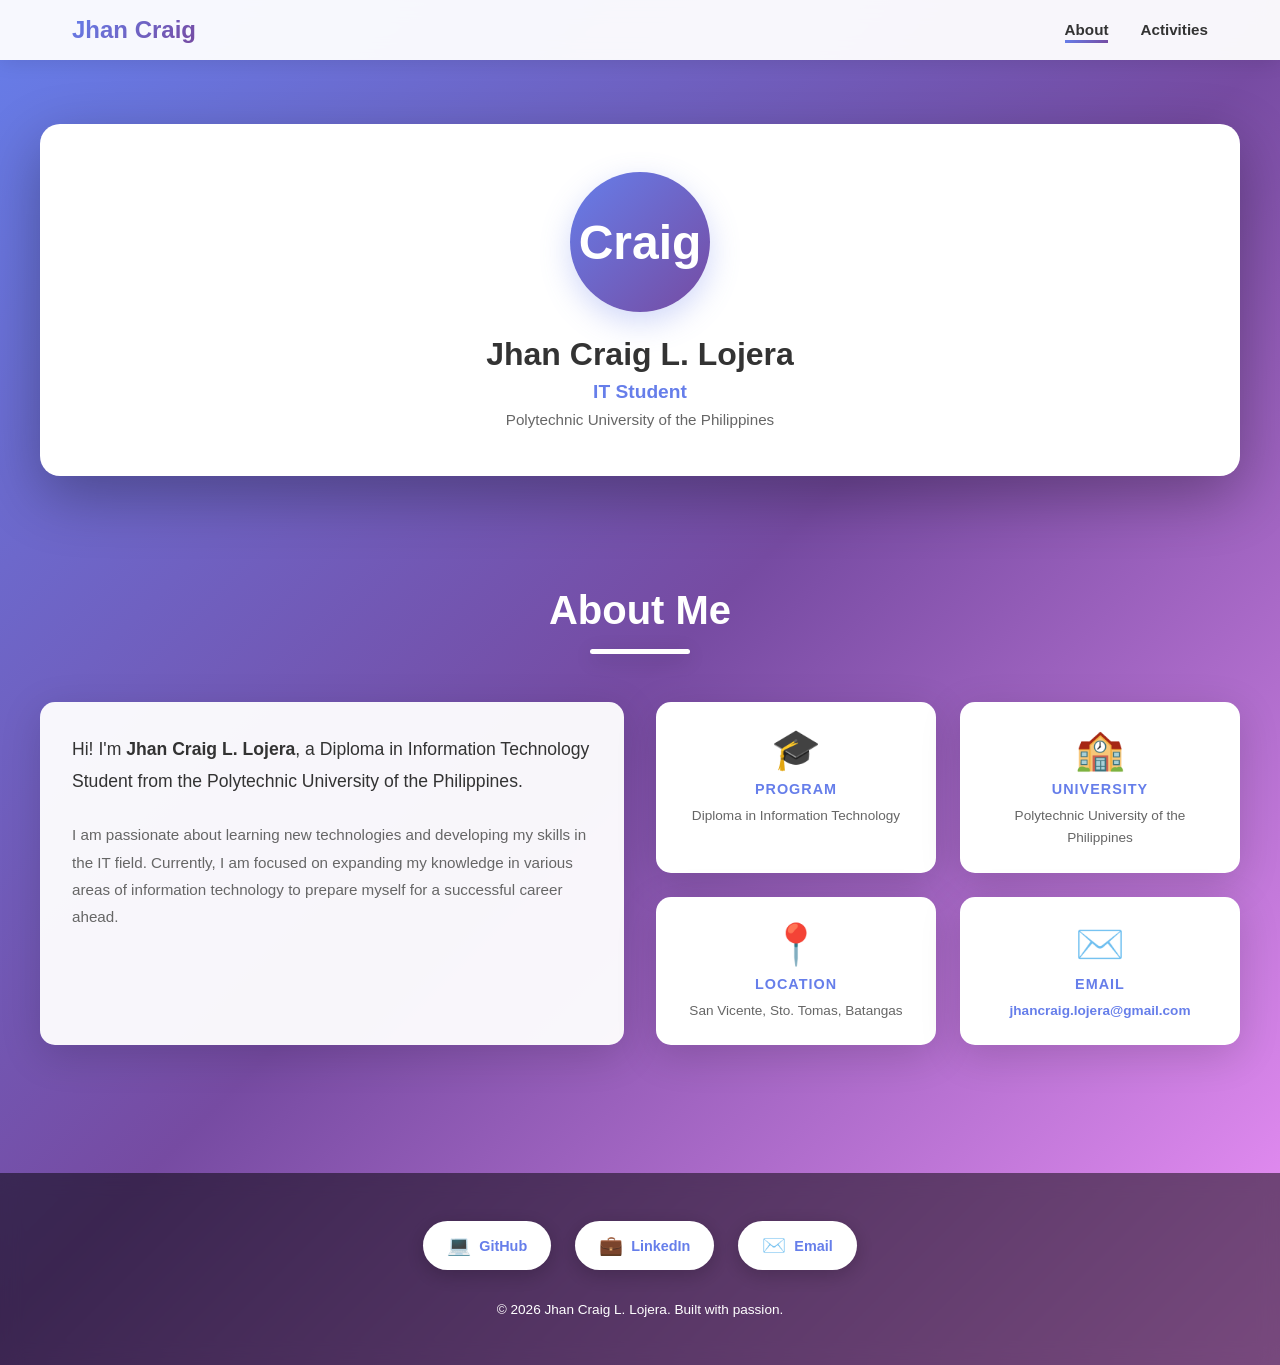
==== index.html @ 975c8632 "Update index.html to add an activity card linking to A02/index.html" ====
<!DOCTYPE html>
<html lang="en">
<head>
    <meta charset="UTF-8">
    <meta name="viewport" content="width=device-width, initial-scale=1.0">
    <title>JhnCraig</title>
    <link rel="stylesheet" href="styles.css">
</head>
<body>
    <!-- Navigation -->
    <nav class="navbar">
        <div class="nav-wrapper">
            <div class="nav-brand">Jhan Craig</div>
            <ul class="nav-menu">
                <li><a href="#" class="nav-link active" onclick="showSection('about')">About</a></li>
                <li><a href="#" class="nav-link" onclick="showSection('activities')">Activities</a></li>
            </ul>
        </div>
    </nav>

    <!-- Header Section -->
    <header class="header">
        <div class="header-container">
            <div class="profile-card">
                <div class="profile-image-wrapper">
                    <div class="profile-image">Craig</div>
                </div>
                <h1 class="profile-name">Jhan Craig L. Lojera</h1>
                <p class="profile-title">IT Student</p>
                <p class="profile-university">Polytechnic University of the Philippines</p>
            </div>
        </div>
    </header>

    <!-- Main Content -->
    <main class="main-content">
        <div class="container">
            <!-- About Section -->
            <section id="about" class="content-section active">
                <div class="section-title-wrapper">
                    <h2 class="section-title">About Me</h2>
                    <div class="title-decoration"></div>
                </div>

                <div class="about-grid">
                    <div class="about-main">
                        <p class="about-intro">
                            Hi! I'm <strong>Jhan Craig L. Lojera</strong>, a Diploma in Information Technology Student from the Polytechnic University of the Philippines.
                        </p>
                        <p class="about-description">
                            I am passionate about learning new technologies and developing my skills in the IT field. Currently, I am focused on expanding my knowledge in various areas of information technology to prepare myself for a successful career ahead.
                        </p>
                    </div>

                    <div class="stats-grid">
                        <div class="stat-card">
                            <div class="stat-icon">🎓</div>
                            <h3>Program</h3>
                            <p>Diploma in Information Technology</p>
                        </div>
                        <div class="stat-card">
                            <div class="stat-icon">🏫</div>
                            <h3>University</h3>
                            <p>Polytechnic University of the Philippines</p>
                        </div>
                        <div class="stat-card">
                            <div class="stat-icon">📍</div>
                            <h3>Location</h3>
                            <p>San Vicente, Sto. Tomas, Batangas</p>
                        </div>
                        <div class="stat-card">
                            <div class="stat-icon">✉️</div>
                            <h3>Email</h3>
                            <p><a href="mailto:jhancraig.lojera@gmail.com">jhancraig.lojera@gmail.com</a></p>
                        </div>
                    </div>
                </div>
            </section>

            <!-- Activities Section -->
            <section id="activities" class="content-section">
                <div class="section-title-wrapper">
                    <h2 class="section-title">Activities</h2>
                    <div class="title-decoration"></div>
                </div>

                <div class="activities-grid">
                    <a href="A02/index.html" class="activity-card">
                        <div class="activity-icon">📱</div>
                        <h3 class="activity-title">A02 - REDMAGIC 11 PRO</h3>
                        <p class="activity-description">Explore the features and specifications of the REDMAGIC 11 PRO gaming phone.</p>
                        <span class="activity-link">View Project →</span>
                    </a>
                </div>
            </section>
        </div>
    </main>

    <!-- Footer -->
    <footer class="footer">
        <div class="footer-content">
            <div class="social-links">
                <a href="#" class="social-btn">
                    <span class="social-icon">💻</span>
                    GitHub
                </a>
                <a href="#" class="social-btn">
                    <span class="social-icon">💼</span>
                    LinkedIn
                </a>
                <a href="mailto:jhancraig.lojera@gmail.com" class="social-btn">
                    <span class="social-icon">✉️</span>
                    Email
                </a>
            </div>
            <p class="footer-text">&copy; 2026 Jhan Craig L. Lojera. Built with passion.</p>
        </div>
    </footer>

    <script src="script.js"></script>
</body>
</html>
---- styles.css ----
* {
    margin: 0;
    padding: 0;
    box-sizing: border-box;
}

body {
    font-family: 'Poppins', 'Segoe UI', sans-serif;
    background: linear-gradient(135deg, #667eea 0%, #764ba2 50%, #f093fb 100%);
    min-height: 100vh;
    color: #333;
}

/* Navbar */
.navbar {
    background: rgba(255, 255, 255, 0.95);
    backdrop-filter: blur(10px);
    padding: 1rem 0;
    position: sticky;
    top: 0;
    z-index: 1000;
    box-shadow: 0 2px 20px rgba(0, 0, 0, 0.1);
}

.nav-wrapper {
    max-width: 1200px;
    margin: 0 auto;
    padding: 0 2rem;
    display: flex;
    justify-content: space-between;
    align-items: center;
}

.nav-brand {
    font-size: 1.5rem;
    font-weight: 700;
    background: linear-gradient(135deg, #667eea 0%, #764ba2 100%);
    -webkit-background-clip: text;
    -webkit-text-fill-color: transparent;
    background-clip: text;
}

.nav-menu {
    display: flex;
    list-style: none;
    gap: 2rem;
}

.nav-link {
    text-decoration: none;
    color: #333;
    font-weight: 600;
    font-size: 0.95rem;
    position: relative;
    transition: all 0.3s ease;
}

.nav-link::after {
    content: '';
    position: absolute;
    bottom: -5px;
    left: 0;
    width: 0;
    height: 3px;
    background: linear-gradient(135deg, #667eea 0%, #764ba2 100%);
    transition: width 0.3s ease;
}

.nav-link:hover::after,
.nav-link.active::after {
    width: 100%;
}

/* Header Section */
.header {
    padding: 4rem 2rem;
    text-align: center;
}

.header-container {
    max-width: 1200px;
    margin: 0 auto;
}

.profile-card {
    background: white;
    border-radius: 20px;
    padding: 3rem 2rem;
    box-shadow: 0 20px 60px rgba(0, 0, 0, 0.3);
    animation: slideUp 0.6s ease;
}

@keyframes slideUp {
    from {
        opacity: 0;
        transform: translateY(30px);
    }
    to {
        opacity: 1;
        transform: translateY(0);
    }
}

.profile-image-wrapper {
    margin-bottom: 1.5rem;
}

.profile-image {
    width: 140px;
    height: 140px;
    margin: 0 auto;
    background: linear-gradient(135deg, #667eea 0%, #764ba2 100%);
    border-radius: 50%;
    display: flex;
    align-items: center;
    justify-content: center;
    font-size: 3rem;
    color: white;
    font-weight: 700;
    box-shadow: 0 10px 30px rgba(102, 126, 234, 0.3);
}

.profile-name {
    font-size: 2rem;
    margin-bottom: 0.5rem;
    color: #333;
}

.profile-title {
    font-size: 1.2rem;
    color: #667eea;
    font-weight: 600;
    margin-bottom: 0.5rem;
}

.profile-university {
    font-size: 0.95rem;
    color: #666;
}

/* Main Content */
.main-content {
    padding: 3rem 2rem;
}

.container {
    max-width: 1200px;
    margin: 0 auto;
}

.content-section {
    display: none;
}

.content-section.active {
    display: block;
    animation: fadeIn 0.6s ease;
}

@keyframes fadeIn {
    from {
        opacity: 0;
    }
    to {
        opacity: 1;
    }
}

/* Section Title */
.section-title-wrapper {
    margin-bottom: 3rem;
    text-align: center;
}

.section-title {
    font-size: 2.5rem;
    margin-bottom: 1rem;
    color: white;
    font-weight: 700;
}

.title-decoration {
    width: 100px;
    height: 5px;
    background: white;
    margin: 0 auto;
    border-radius: 3px;
    box-shadow: 0 5px 20px rgba(0, 0, 0, 0.2);
}

/* About Grid */
.about-grid {
    display: grid;
    grid-template-columns: 1fr 1fr;
    gap: 2rem;
    margin-bottom: 2rem;
}

.about-main {
    background: rgba(255, 255, 255, 0.95);
    padding: 2rem;
    border-radius: 15px;
    box-shadow: 0 10px 40px rgba(0, 0, 0, 0.15);
}

.about-intro {
    font-size: 1.1rem;
    margin-bottom: 1.5rem;
    line-height: 1.8;
    color: #333;
}

.about-description {
    font-size: 0.95rem;
    line-height: 1.8;
    color: #666;
}

/* Stats Grid */
.stats-grid {
    display: grid;
    grid-template-columns: repeat(2, 1fr);
    gap: 1.5rem;
}

.stat-card {
    background: white;
    padding: 1.5rem;
    border-radius: 15px;
    text-align: center;
    box-shadow: 0 10px 40px rgba(0, 0, 0, 0.15);
    transition: all 0.3s ease;
    cursor: pointer;
}

.stat-card:hover {
    transform: translateY(-5px);
    box-shadow: 0 15px 50px rgba(0, 0, 0, 0.2);
}

.stat-icon {
    font-size: 2.5rem;
    margin-bottom: 0.5rem;
}

.stat-card h3 {
    font-size: 0.9rem;
    text-transform: uppercase;
    color: #667eea;
    margin-bottom: 0.5rem;
    letter-spacing: 1px;
    font-weight: 700;
}

.stat-card p {
    font-size: 0.85rem;
    color: #666;
    line-height: 1.6;
}

.stat-card a {
    color: #667eea;
    text-decoration: none;
    font-weight: 600;
}

.stat-card a:hover {
    text-decoration: underline;
}

/* Footer */
.footer {
    background: rgba(0, 0, 0, 0.5);
    padding: 3rem 2rem;
    text-align: center;
    margin-top: 3rem;
    backdrop-filter: blur(10px);
}

.footer-content {
    max-width: 1200px;
    margin: 0 auto;
}

.social-links {
    display: flex;
    justify-content: center;
    gap: 1.5rem;
    margin-bottom: 2rem;
    flex-wrap: wrap;
}

.social-btn {
    display: inline-flex;
    align-items: center;
    gap: 0.5rem;
    padding: 0.8rem 1.5rem;
    background: white;
    color: #667eea;
    text-decoration: none;
    border-radius: 25px;
    font-weight: 600;
    font-size: 0.9rem;
    transition: all 0.3s ease;
    box-shadow: 0 5px 20px rgba(0, 0, 0, 0.2);
}

.social-btn:hover {
    background: linear-gradient(135deg, #667eea 0%, #764ba2 100%);
    color: white;
    transform: translateY(-3px);
    box-shadow: 0 10px 30px rgba(0, 0, 0, 0.3);
}

.social-icon {
    font-size: 1.2rem;
}

.footer-text {
    color: white;
    font-size: 0.85rem;
}

/* Responsive */
@media (max-width: 768px) {
    .about-grid {
        grid-template-columns: 1fr;
    }

    .stats-grid {
        grid-template-columns: 1fr;
    }

    .section-title {
        font-size: 1.8rem;
    }

    .profile-name {
        font-size: 1.5rem;
    }

    .nav-menu {
        gap: 1rem;
    }

    .social-links {
        gap: 1rem;
    }

    .profile-card {
        padding: 2rem 1rem;
    }
}
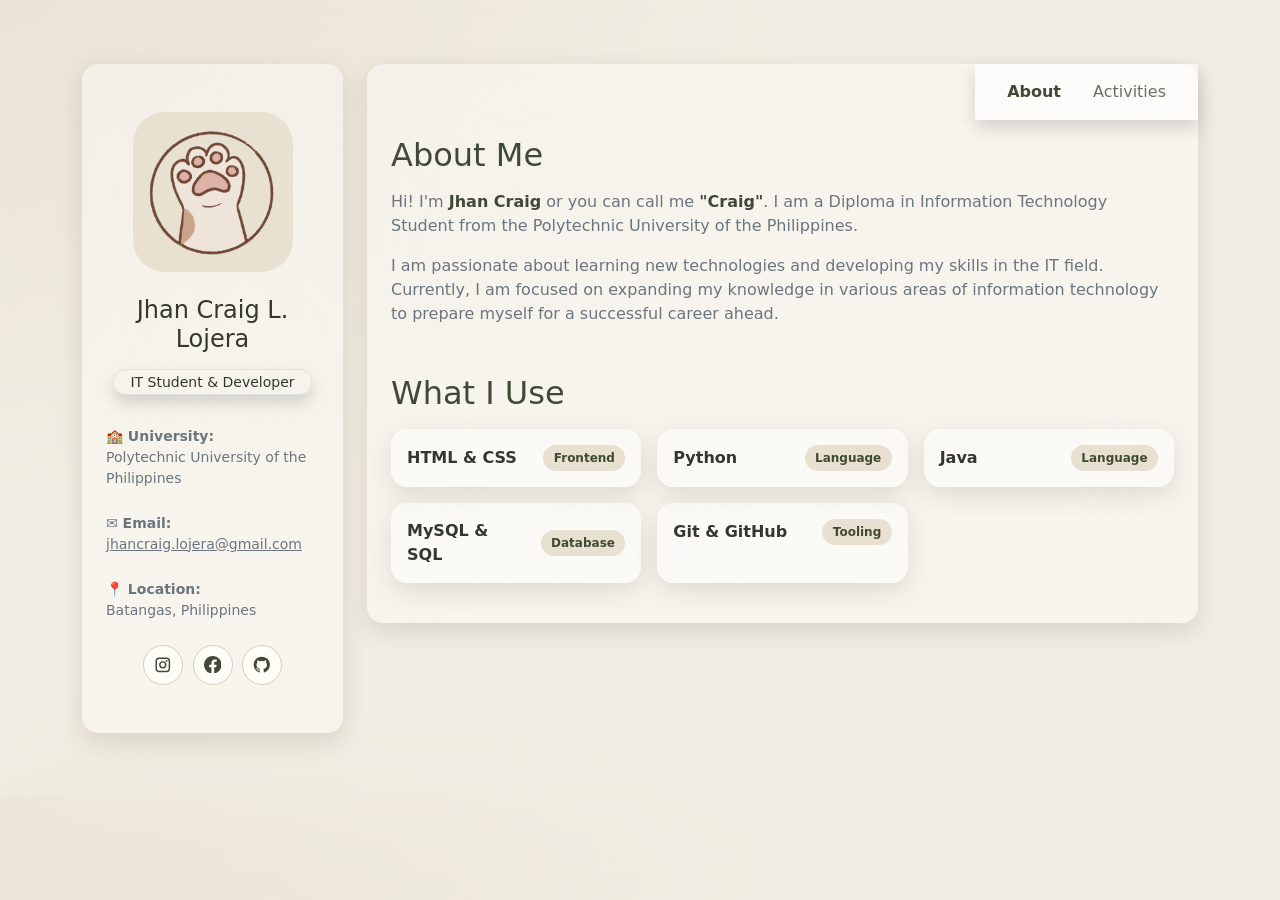
==== commit 357a66e8: "Modify" ====
--- a/index.html
+++ b/index.html
@@ -1,122 +1,270 @@
-<!DOCTYPE html>
+<!doctype html>
 <html lang="en">
+
 <head>
-    <meta charset="UTF-8">
-    <meta name="viewport" content="width=device-width, initial-scale=1.0">
+    <meta charset="utf-8">
+    <meta name="viewport" content="width=device-width, initial-scale=1">
     <title>JhnCraig</title>
-    <link rel="stylesheet" href="styles.css">
+
+    <link href="https://cdn.jsdelivr.net/npm/bootstrap@5.3.8/dist/css/bootstrap.min.css" rel="stylesheet"
+        integrity="sha384-sRIl4kxILFvY47J16cr9ZwB07vP4J8+LH7qKQnuqkuIAvNWLzeN8tE5YBujZqJLB" crossorigin="anonymous">
+    
+    <link rel="stylesheet" href="assets/css/styles.css">
+    <link rel="stylesheet" href="assets/css/glass.css">
 </head>
-<body>
-    <!-- Navigation -->
-    <nav class="navbar">
-        <div class="nav-wrapper">
-            <div class="nav-brand">Jhan Craig</div>
-            <ul class="nav-menu">
-                <li><a href="#" class="nav-link active" onclick="showSection('about')">About</a></li>
-                <li><a href="#" class="nav-link" onclick="showSection('activities')">Activities</a></li>
-            </ul>
-        </div>
-    </nav>
-
-    <!-- Header Section -->
-    <header class="header">
-        <div class="header-container">
-            <div class="profile-card">
-                <div class="profile-image-wrapper">
-                    <div class="profile-image">Craig</div>
-                </div>
-                <h1 class="profile-name">Jhan Craig L. Lojera</h1>
-                <p class="profile-title">IT Student</p>
-                <p class="profile-university">Polytechnic University of the Philippines</p>
+
+
+<body data-bs-theme="light">
+
+    <!-- Side Bar -->
+    <div class="glass shadow p-3 border-bottom position-fixed top-0 d-xl-none z-1 w-100">
+        <div class="container">
+            <div class="d-flex flex-row justify-content-around">
+                <div class="navbutton btn-about active" data-section="about" onclick="showSection('about')">
+                    About
+                </div>
+                <div class="navbutton btn-cv" data-section="activities" onclick="showSection('activities')">
+                    Activities
+                </div>
             </div>
         </div>
-    </header>
-
-    <!-- Main Content -->
-    <main class="main-content">
-        <div class="container">
-            <!-- About Section -->
-            <section id="about" class="content-section active">
-                <div class="section-title-wrapper">
-                    <h2 class="section-title">About Me</h2>
-                    <div class="title-decoration"></div>
-                </div>
-
-                <div class="about-grid">
-                    <div class="about-main">
-                        <p class="about-intro">
-                            Hi! I'm <strong>Jhan Craig L. Lojera</strong>, a Diploma in Information Technology Student from the Polytechnic University of the Philippines.
-                        </p>
-                        <p class="about-description">
-                            I am passionate about learning new technologies and developing my skills in the IT field. Currently, I am focused on expanding my knowledge in various areas of information technology to prepare myself for a successful career ahead.
-                        </p>
-                    </div>
-
-                    <div class="stats-grid">
-                        <div class="stat-card">
-                            <div class="stat-icon">🎓</div>
-                            <h3>Program</h3>
-                            <p>Diploma in Information Technology</p>
-                        </div>
-                        <div class="stat-card">
-                            <div class="stat-icon">🏫</div>
-                            <h3>University</h3>
-                            <p>Polytechnic University of the Philippines</p>
-                        </div>
-                        <div class="stat-card">
-                            <div class="stat-icon">📍</div>
-                            <h3>Location</h3>
-                            <p>San Vicente, Sto. Tomas, Batangas</p>
-                        </div>
-                        <div class="stat-card">
-                            <div class="stat-icon">✉️</div>
-                            <h3>Email</h3>
-                            <p><a href="mailto:jhancraig.lojera@gmail.com">jhancraig.lojera@gmail.com</a></p>
+    </div>
+
+    <div class="container my-5">
+        <div class="row">
+            <div class="col-12 col-xl-3">
+                <div class="position-sticky top-0 py-3">
+                    <div class="card shadow rounded-4 p-4 py-xl-5">
+                        <div class="d-flex flex-row flex-xl-column align-items-center">
+
+                            <div class="rounded-5 overflow-hidden image">
+                                <img src="assets/image/temporary.png" alt="Jhan Craig L. Lojera"
+                                    onerror="this.hidden = true; this.nextElementSibling.hidden = false;">
+                                <span class="image-placeholder" hidden aria-hidden="true">JC</span>
+                            </div>
+
+                            <div class="my-2 mx-4 mx-xl-0 mt-xl-4 mb-xl-0">
+                                <div class="text-start text-xl-center">
+                                    <div class="h4 d-flex flex-column flex-sm-row flex-xl-column">
+                                        <div class="me-2 me-xl-0">
+                                            Jhan Craig L. Lojera
+                                        </div>
+                                    </div>
+                                    <div class="py-2">
+                                        <small class="border shadow rounded-5 py-1 px-3">IT Student & Developer</small>
+                                    </div>
+                                </div>
+                                <div class="d-flex flex-row flex-xl-column text-secondary small mt-xl-3">
+                                    <div class="my-2 d-none d-xl-block">
+                                        <div>
+                                            <strong><span class="social-icon">🏫</span>
+                                                University:
+                                            </strong>
+                                        </div>
+                                        <div>
+                                            Polytechnic University of the Philippines
+                                        </div>
+                                    </div>
+
+                                    <div class="my-2 my-xl-3 d-flex flex-row flex-xl-column">
+                                        <div>
+                                            <strong class="me-2"><span class="social-icon">✉️</span>
+                                                Email:
+                                            </strong>
+                                        </div>
+                                        <div>
+                                            <a href="mailto:jhancraig.lojera@gmail.com"
+                                                style="color: inherit">jhancraig.lojera@gmail.com</a>
+                                        </div>
+                                    </div>
+
+                                    <div class="my-2 d-none d-xl-block">
+                                        <div>
+                                            <strong>
+                                                <span class="social-icon">📍</span>
+                                                Location:
+                                            </strong>
+                                        </div>
+                                        <div>
+                                            Batangas, Philippines
+                                        </div>
+                                    </div>
+                                </div>
+
+                                <div class="social-links" aria-label="Social profiles">
+                                    <a class="social-link" target="_blank" rel="noopener noreferrer"
+                                        href="#" aria-label="Instagram">
+                                        <svg class="social-icon" viewBox="0 0 24 24" aria-hidden="true">
+                                            <path
+                                                d="M7 2h10a5 5 0 0 1 5 5v10a5 5 0 0 1-5 5H7a5 5 0 0 1-5-5V7a5 5 0 0 1 5-5Zm0 2a3 3 0 0 0-3 3v10a3 3 0 0 0 3 3h10a3 3 0 0 0 3-3V7a3 3 0 0 0-3-3H7Zm5 3a5 5 0 1 1 0 10 5 5 0 0 1 0-10Zm0 2a3 3 0 1 0 0 6 3 3 0 0 0 0-6Zm5.25-3.5a1.25 1.25 0 1 1 0 2.5 1.25 1.25 0 0 1 0-2.5Z" />
+                                        </svg>
+                                    </a>
+                                    <a class="social-link" target="_blank" rel="noopener noreferrer"
+                                        href="https://www.facebook.com/jhancraig.lojera/" aria-label="Facebook">
+                                        <svg class="social-icon" viewBox="0 0 24 24" aria-hidden="true">
+                                            <path
+                                                d="M24 12a12 12 0 1 0-13.875 11.85v-8.38H7.078V12h3.047V9.356c0-3.007 1.792-4.669 4.533-4.669 1.313 0 2.686.235 2.686.235v2.953h-1.513c-1.49 0-1.956.925-1.956 1.874V12h3.328l-.532 3.47h-2.796v8.38A12.002 12.002 0 0 0 24 12Z" />
+                                        </svg>
+                                    </a>
+                                    <a class="social-link" target="_blank" rel="noopener noreferrer"
+                                        href="https://github.com/JhnCraig" aria-label="GitHub">
+                                        <svg class="social-icon" viewBox="0 0 24 24" aria-hidden="true">
+                                            <path
+                                                d="M12 .9a11.1 11.1 0 0 0-3.51 21.63c.56.1.76-.24.76-.54v-2.1c-3.1.67-3.76-1.32-3.76-1.32-.5-1.28-1.24-1.62-1.24-1.62-1.01-.69.08-.68.08-.68 1.12.08 1.71 1.15 1.71 1.15 1 .1.94 2.03 3.16 1.44.1-.72.39-1.21.7-1.49-2.48-.28-5.08-1.24-5.08-5.52 0-1.22.44-2.22 1.15-3-.12-.28-.5-1.42.11-2.96 0 0 .94-.3 3.05 1.15a10.6 10.6 0 0 1 5.55 0c2.12-1.45 3.05-1.15 3.05-1.15.61 1.54.23 2.68.11 2.96.72.78 1.15 1.78 1.15 3 0 4.29-2.6 5.24-5.09 5.51.4.35.75 1.02.75 2.06V22c0 .3.2.65.77.54A11.1 11.1 0 0 0 12 .9Z" />
+                                        </svg>
+                                    </a>
+                                </div>
+
+                            </div>
                         </div>
                     </div>
                 </div>
-            </section>
-
-            <!-- Activities Section -->
-            <section id="activities" class="content-section">
-                <div class="section-title-wrapper">
-                    <h2 class="section-title">Activities</h2>
-                    <div class="title-decoration"></div>
-                </div>
-
-                <div class="activities-grid">
-                    <a href="A02/index.html" class="activity-card">
-                        <div class="activity-icon">📱</div>
-                        <h3 class="activity-title">A02 - REDMAGIC 11 PRO</h3>
-                        <p class="activity-description">Explore the features and specifications of the REDMAGIC 11 PRO gaming phone.</p>
-                        <span class="activity-link">View Project →</span>
-                    </a>
-                </div>
-            </section>
+            </div>
+
+
+            <!-- Main Content -->
+            <div class="col-12 col-xl-9 my-3">
+                <div class="card shadow rounded-4 position-relative">
+                    <div class="z-1 d-flex flex-row justify-content-end position-sticky top-0">
+                        <div class="glass navigation shadow border-start border-bottom p-3 d-none d-xl-block">
+                            <div class="d-flex flex-row">
+                                <div class="mx-3 navbutton btn-about active" data-section="about"
+                                    onclick="showSection('about')">
+                                    About
+                                </div>
+                                <div class="mx-3 navbutton btn-cv" data-section="activities"
+                                    onclick="showSection('activities')">
+                                    Activities
+                                </div>
+
+                            </div>
+                        </div>
+                    </div>
+
+                    <div class="px-4 pb-4 pt-4 pt-xl-0">
+
+                        <!-- About Me Sections -->
+                        <section id="about" class="content-section active">
+                            
+                            <!-- About Me -->
+                            <div class="my-3 mb-5">
+                                <div class="h2 mb-3">
+                                    About Me
+                                </div>
+
+                                <div class="text-secondary">
+                                    <p class="about-intro">
+                                        Hi! I'm <strong>Jhan Craig</strong> or you can call me <strong>"Craig"</strong>. I am a Diploma in Information
+                                        Technology Student from the Polytechnic University of the Philippines.
+                                    </p>
+                                    <p class="about-description">
+                                        I am passionate about learning new technologies and developing my skills in the IT
+                                        field. Currently, I am focused on expanding my knowledge in various areas of
+                                        information technology to prepare myself for a successful career ahead.
+                                    </p>
+                                </div>
+                            </div>
+
+                            <!-- What I Use -->
+                            <div class="my-3">
+                                <div class="h2 mb-3">
+                                    What I Use
+                                </div>
+
+                                <div class="skills-grid">
+                                    <div class="card shadow rounded-4 skill-card">
+                                        <div class="card-body">
+                                            <div class="skill-row">
+                                                <span class="skill-name-text">HTML &amp; CSS</span>
+                                                <span class="skill-category">Frontend</span>
+                                            </div>
+                                        </div>
+                                    </div>
+                                    <div class="card shadow rounded-4 skill-card">
+                                        <div class="card-body">
+                                            <div class="skill-row">
+                                                <span class="skill-name-text">Python</span>
+                                                <span class="skill-category">Language</span>
+                                            </div>
+                                        </div>
+                                    </div>
+                                    <div class="card shadow rounded-4 skill-card">
+                                        <div class="card-body">
+                                            <div class="skill-row">
+                                                <span class="skill-name-text">Java</span>
+                                                <span class="skill-category">Language</span>
+                                            </div>
+                                        </div>
+                                    </div>
+                                    <div class="card shadow rounded-4 skill-card">
+                                        <div class="card-body">
+                                            <div class="skill-row">
+                                                <span class="skill-name-text">MySQL &amp; SQL</span>
+                                                <span class="skill-category">Database</span>
+                                            </div>
+                                        </div>
+                                    </div>
+                                    <div class="card shadow rounded-4 skill-card">
+                                        <div class="card-body">
+                                            <div class="skill-row">
+                                                <span class="skill-name-text">Git &amp; GitHub</span>
+                                                <span class="skill-category">Tooling</span>
+                                            </div>
+                                        </div>
+                                    </div>
+                                </div>
+                            </div>
+                        </section>
+
+
+                        <!-- Activities Section -->
+                        <section id="activities" class="content-section">
+                            <div class="section-title-wrapper my-3">
+                                <div class="h2 mb-3">
+                                    Activities
+                                </div>
+                            </div>
+
+                            <div class="activities-grid">
+
+                                <a href="content/activities/A02/index.html" class="card activity-card" target="_blank"
+                                    rel="noopener noreferrer">
+                                    <img src="https://www.androidsis.com/wp-content/uploads/2025/11/REDMAGIC-11-Pro-1200x800.jpg.webp"
+                                        class="card-img-top" alt="REDMAGIC 11 Pro phone">
+                                    <div class="card-body">
+                                        <h5 class="card-title">A02</h5>
+                                        <p class="card-text">Phone Showcase Website (RedMagic 11 Pro).</p>
+                                    </div>
+                                </a>
+
+                                <a href="content/activities/Midterm/index.html" class="card activity-card" target="_blank"
+                                    rel="noopener noreferrer">
+                                    <img src="https://comicbook.com/wp-content/uploads/sites/4/2025/03/Demon-Slayer-Infinity-Castle-Movie-Poster-Upper-Ranks.jpg?resize=425"
+                                        class="card-img-top" alt="Demon Slayer Infinity Castle poster">
+                                    <div class="card-body">
+                                        <h5 class="card-title">Midterm</h5>
+                                        <p class="card-text">Demon Slayer Website</p>
+                                    </div>
+                                </a>
+
+                            </div>
+                        </section>
+
+                    </div>
+                </div>
+
+            </div>
         </div>
-    </main>
-
-    <!-- Footer -->
-    <footer class="footer">
-        <div class="footer-content">
-            <div class="social-links">
-                <a href="#" class="social-btn">
-                    <span class="social-icon">💻</span>
-                    GitHub
-                </a>
-                <a href="#" class="social-btn">
-                    <span class="social-icon">💼</span>
-                    LinkedIn
-                </a>
-                <a href="mailto:jhancraig.lojera@gmail.com" class="social-btn">
-                    <span class="social-icon">✉️</span>
-                    Email
-                </a>
-            </div>
-            <p class="footer-text">&copy; 2026 Jhan Craig L. Lojera. Built with passion.</p>
-        </div>
-    </footer>
-
-    <script src="script.js"></script>
+    </div>
+
+    <!-- Glass Panel -->
+    <div class="position-fixed top-0 vh-100 w-100 glass" style="z-index: -4;">
+    </div>
+
+    <script src="https://cdn.jsdelivr.net/npm/bootstrap@5.3.6/dist/js/bootstrap.bundle.min.js"
+        integrity="sha384-j1CDi7MgGQ12Z7Qab0qlWQ/Qqz24Gc6BM0thvEMVjHnfYGF0rmFCozFSxQBxwHKO" crossorigin="anonymous">
+        </script>
+    <script src="assets/js/script.js"></script>
 </body>
+
 </html>
--- a/assets/css/styles.css
+++ b/assets/css/styles.css
@@ -0,0 +1,256 @@
+:root {
+    --color-page: #e9e2d0;
+    --color-surface: #fbf8f0;
+    --color-surface-raised: #fffdf7;
+    --color-khaki: #c3b091;
+    --color-khaki-dark: #a89570;
+    --color-olive: #586047;
+    --color-olive-dark: #414936;
+    --color-text: #34372d;
+    --color-muted: #6d6d60;
+    --color-border: #d5cbb7;
+    --color-badge: #e8e1d1;
+    --color-shadow: rgba(65, 57, 40, 0.14);
+
+    --bs-body-bg: var(--color-page);
+    --bs-body-color: var(--color-text);
+    --bs-secondary-color: var(--color-muted);
+    --bs-card-bg: var(--color-surface-raised);
+    --bs-card-color: var(--color-text);
+    --bs-border-color: var(--color-border);
+    --bs-link-color: var(--color-olive);
+    --bs-link-hover-color: var(--color-olive-dark);
+}
+
+body {
+    color: var(--color-text);
+    background:
+        radial-gradient(ellipse at top left, rgba(195, 176, 145, 0.35), transparent 45%),
+        var(--color-page);
+}
+
+.card {
+    border-color: var(--color-border);
+    background-color: var(--color-surface-raised);
+    color: var(--color-text);
+    box-shadow: 0 0.5rem 1.5rem var(--color-shadow) !important;
+}
+
+.image {
+    width: 7rem;
+    height: 7rem;
+    flex: 0 0 7rem;
+    display: grid;
+    place-items: center;
+    background: var(--color-badge);
+}
+
+.image img {
+    display: block;
+    width: 100%;
+    height: 100%;
+    object-fit: cover;
+    object-position: center;
+}
+
+.image img[hidden],
+.image-placeholder[hidden] {
+    display: none;
+}
+
+.image-placeholder {
+    color: var(--color-olive-dark);
+    font-size: 1.25rem;
+    font-weight: 700;
+}
+
+@media (min-width: 1200px) {
+    .image {
+        width: 10rem;
+        height: 10rem;
+        flex-basis: 10rem;
+    }
+}
+
+.glass {
+    background-color: rgba(251, 248, 240, 0.92);
+    backdrop-filter: blur(12px);
+}
+
+.navbutton {
+    color: var(--color-muted);
+    transition: color 0.2s ease;
+}
+
+.navbutton:hover,
+.navbutton.active {
+    color: var(--color-olive-dark);
+}
+
+.navbutton.active {
+    font-weight: 700;
+}
+
+.social-links {
+    display: flex;
+    flex-wrap: wrap;
+    justify-content: center;
+    gap: 0.6rem;
+    margin-top: 1rem;
+}
+
+.social-link {
+    display: inline-flex;
+    align-items: center;
+    justify-content: center;
+    width: 2.5rem;
+    height: 2.5rem;
+    border: 1px solid var(--color-border);
+    border-radius: 50%;
+    background: var(--color-surface-raised);
+    color: var(--color-olive-dark);
+    text-decoration: none;
+    transition: background-color 0.2s ease, color 0.2s ease, transform 0.2s ease;
+}
+
+.social-link:hover {
+    background: var(--color-olive);
+    color: var(--color-surface-raised);
+    transform: translateY(-2px);
+}
+
+.social-link:focus-visible {
+    outline: 3px solid var(--color-olive);
+    outline-offset: 2px;
+}
+
+.social-icon {
+    width: 1.1rem;
+    height: 1.1rem;
+    fill: currentColor;
+    flex-shrink: 0;
+}
+
+a {
+    color: var(--color-olive);
+}
+
+a:hover {
+    color: var(--color-olive-dark);
+}
+
+.h2,
+.card-title {
+    color: var(--color-olive-dark);
+}
+
+.about-intro strong {
+    color: var(--color-olive-dark);
+}
+
+.skill-category {
+    background: var(--color-badge);
+    color: var(--color-olive-dark);
+}
+
+.activity-card {
+    overflow: hidden;
+    transition: transform 0.2s ease, box-shadow 0.2s ease;
+}
+
+.activity-card:hover {
+    color: var(--color-text);
+    transform: translateY(-4px);
+    box-shadow: 0 0.85rem 1.75rem var(--color-shadow) !important;
+}
+
+.activity-card:focus-visible {
+    outline-color: var(--color-olive);
+}
+
+.content-section {
+    display: none;
+}
+
+.content-section.active {
+    display: block;
+}
+
+.navbutton {
+    cursor: pointer;
+}
+
+.activities-grid {
+    display: grid;
+    grid-template-columns: repeat(2, minmax(0, 1fr));
+    gap: 1rem;
+}
+
+.activity-card {
+    width: 100%;
+    color: inherit;
+    text-decoration: none;
+}
+
+.activity-card .card-img-top {
+    height: 11rem;
+    object-fit: cover;
+}
+
+.activity-card:focus-visible {
+    outline: 3px solid var(--color-olive);
+    outline-offset: 3px;
+}
+
+@media (max-width: 576px) {
+    .activities-grid {
+        grid-template-columns: 1fr;
+    }
+}
+
+.skills-grid {
+    display: grid;
+    grid-template-columns: repeat(auto-fit, minmax(min(100%, 220px), 1fr));
+    gap: 1rem;
+}
+
+.skill-card {
+    border: 0;
+    border-left: 4px solid var(--color-khaki);
+    height: 100%;
+    transition: transform 0.2s ease, box-shadow 0.2s ease;
+}
+
+.skill-card:hover {
+    transform: translateY(-3px);
+    box-shadow: 0 0.75rem 1.5rem var(--color-shadow) !important;
+}
+
+.skill-row {
+    display: flex;
+    align-items: center;
+    justify-content: space-between;
+    gap: 0.75rem;
+}
+
+.skill-name-text {
+    font-weight: 600;
+}
+
+.skill-category {
+    flex-shrink: 0;
+    padding: 0.25rem 0.65rem;
+    border-radius: 999px;
+    background: var(--color-badge);
+    color: var(--color-olive-dark);
+    font-size: 0.75rem;
+    font-weight: 600;
+}
+
+@media (max-width: 360px) {
+    .skill-row {
+        align-items: flex-start;
+        flex-direction: column;
+        gap: 0.5rem;
+    }
+}
--- a/assets/css/glass.css
+++ b/assets/css/glass.css
@@ -0,0 +1,9 @@
+.glass, .card {
+  backdrop-filter: blur(60px) brightness(100%) !important;
+  background-color: rgba(255, 255, 255, 0.4) !important;
+  border: unset !important;
+}
+
+.navigation {
+  background-color: rgba(255, 255, 255, 0.6) !important;
+}
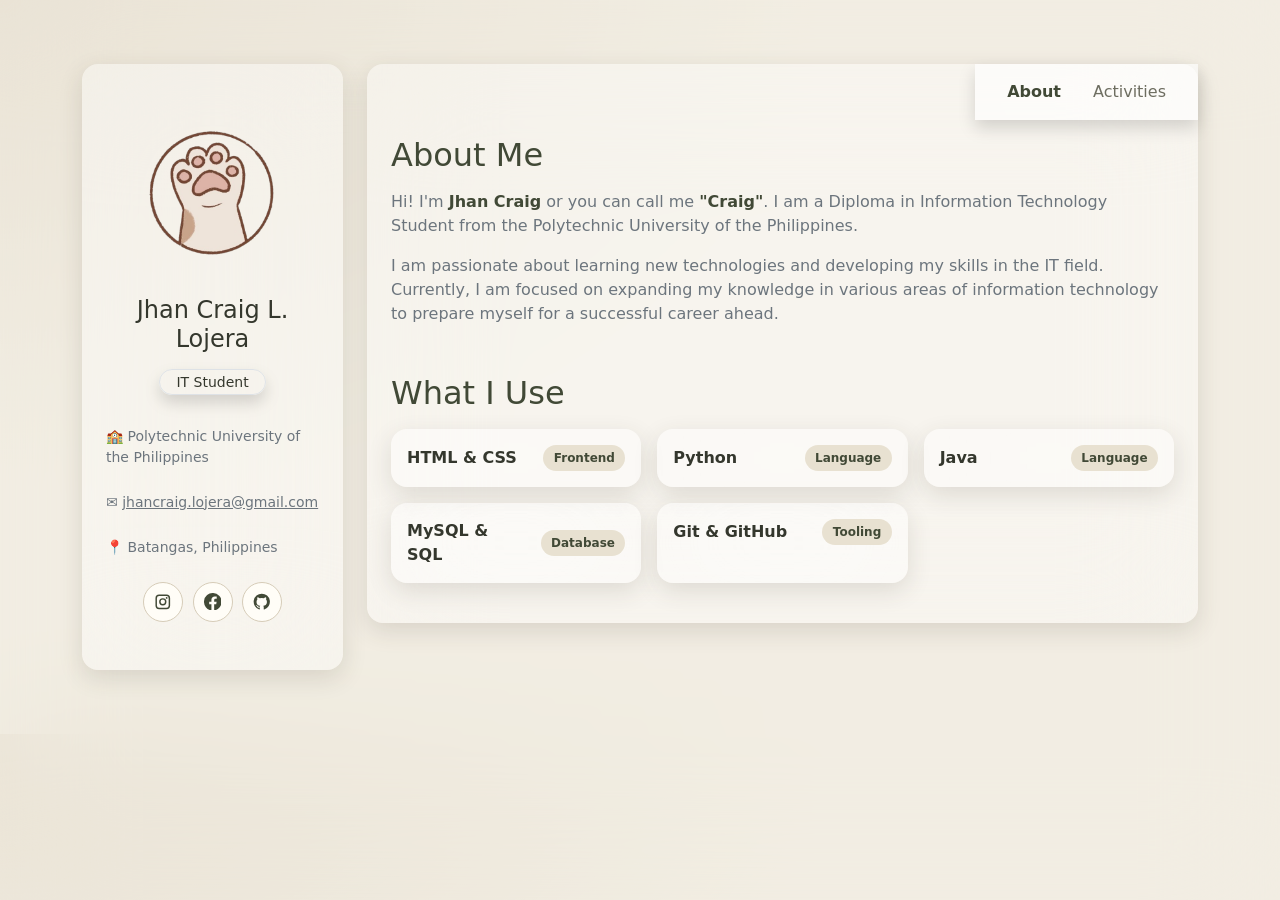
==== commit 381afdc7: "Modify" ====
--- a/index.html
+++ b/index.html
@@ -8,7 +8,7 @@
 
     <link href="https://cdn.jsdelivr.net/npm/bootstrap@5.3.8/dist/css/bootstrap.min.css" rel="stylesheet"
         integrity="sha384-sRIl4kxILFvY47J16cr9ZwB07vP4J8+LH7qKQnuqkuIAvNWLzeN8tE5YBujZqJLB" crossorigin="anonymous">
-    
+
     <link rel="stylesheet" href="assets/css/styles.css">
     <link rel="stylesheet" href="assets/css/glass.css">
 </head>
@@ -37,9 +37,8 @@
                     <div class="card shadow rounded-4 p-4 py-xl-5">
                         <div class="d-flex flex-row flex-xl-column align-items-center">
 
-                            <div class="rounded-5 overflow-hidden image">
-                                <img src="assets/image/temporary.png" alt="Jhan Craig L. Lojera"
-                                    onerror="this.hidden = true; this.nextElementSibling.hidden = false;">
+                            <div class="rounded-5 overflow-hidden image flex-shrink-1">
+                                <img src="assets/image/temporary.png">
                                 <span class="image-placeholder" hidden aria-hidden="true">JC</span>
                             </div>
 
@@ -51,28 +50,20 @@
                                         </div>
                                     </div>
                                     <div class="py-2">
-                                        <small class="border shadow rounded-5 py-1 px-3">IT Student & Developer</small>
+                                        <small class="border shadow rounded-5 py-1 px-3">IT Student</small>
                                     </div>
                                 </div>
                                 <div class="d-flex flex-row flex-xl-column text-secondary small mt-xl-3">
                                     <div class="my-2 d-none d-xl-block">
                                         <div>
-                                            <strong><span class="social-icon">🏫</span>
-                                                University:
-                                            </strong>
-                                        </div>
-                                        <div>
+                                            <span class="social-icon">🏫</span>
                                             Polytechnic University of the Philippines
                                         </div>
                                     </div>
 
                                     <div class="my-2 my-xl-3 d-flex flex-row flex-xl-column">
-                                        <div>
-                                            <strong class="me-2"><span class="social-icon">✉️</span>
-                                                Email:
-                                            </strong>
-                                        </div>
-                                        <div>
+                                        <div class="text-nowrap">
+                                            <span class="social-icon">✉️</span>
                                             <a href="mailto:jhancraig.lojera@gmail.com"
                                                 style="color: inherit">jhancraig.lojera@gmail.com</a>
                                         </div>
@@ -80,20 +71,15 @@
 
                                     <div class="my-2 d-none d-xl-block">
                                         <div>
-                                            <strong>
-                                                <span class="social-icon">📍</span>
-                                                Location:
-                                            </strong>
-                                        </div>
-                                        <div>
+                                            <span class="social-icon">📍</span>
                                             Batangas, Philippines
                                         </div>
                                     </div>
                                 </div>
 
                                 <div class="social-links" aria-label="Social profiles">
-                                    <a class="social-link" target="_blank" rel="noopener noreferrer"
-                                        href="#" aria-label="Instagram">
+                                    <a class="social-link" target="_blank" rel="noopener noreferrer" href="#"
+                                        aria-label="Instagram">
                                         <svg class="social-icon" viewBox="0 0 24 24" aria-hidden="true">
                                             <path
                                                 d="M7 2h10a5 5 0 0 1 5 5v10a5 5 0 0 1-5 5H7a5 5 0 0 1-5-5V7a5 5 0 0 1 5-5Zm0 2a3 3 0 0 0-3 3v10a3 3 0 0 0 3 3h10a3 3 0 0 0 3-3V7a3 3 0 0 0-3-3H7Zm5 3a5 5 0 1 1 0 10 5 5 0 0 1 0-10Zm0 2a3 3 0 1 0 0 6 3 3 0 0 0 0-6Zm5.25-3.5a1.25 1.25 0 1 1 0 2.5 1.25 1.25 0 0 1 0-2.5Z" />
@@ -145,7 +131,7 @@
 
                         <!-- About Me Sections -->
                         <section id="about" class="content-section active">
-                            
+
                             <!-- About Me -->
                             <div class="my-3 mb-5">
                                 <div class="h2 mb-3">
@@ -154,11 +140,13 @@
 
                                 <div class="text-secondary">
                                     <p class="about-intro">
-                                        Hi! I'm <strong>Jhan Craig</strong> or you can call me <strong>"Craig"</strong>. I am a Diploma in Information
+                                        Hi! I'm <strong>Jhan Craig</strong> or you can call me <strong>"Craig"</strong>.
+                                        I am a Diploma in Information
                                         Technology Student from the Polytechnic University of the Philippines.
                                     </p>
                                     <p class="about-description">
-                                        I am passionate about learning new technologies and developing my skills in the IT
+                                        I am passionate about learning new technologies and developing my skills in the
+                                        IT
                                         field. Currently, I am focused on expanding my knowledge in various areas of
                                         information technology to prepare myself for a successful career ahead.
                                     </p>
@@ -237,8 +225,8 @@
                                     </div>
                                 </a>
 
-                                <a href="content/activities/Midterm/index.html" class="card activity-card" target="_blank"
-                                    rel="noopener noreferrer">
+                                <a href="content/activities/Midterm/index.html" class="card activity-card"
+                                    target="_blank" rel="noopener noreferrer">
                                     <img src="https://comicbook.com/wp-content/uploads/sites/4/2025/03/Demon-Slayer-Infinity-Castle-Movie-Poster-Upper-Ranks.jpg?resize=425"
                                         class="card-img-top" alt="Demon Slayer Infinity Castle poster">
                                     <div class="card-body">
--- a/assets/css/styles.css
+++ b/assets/css/styles.css
@@ -29,20 +29,19 @@
         var(--color-page);
 }
 
+.image {
+  max-width: 130px;
+}
+
+.image img {
+  width: 100%;
+}
+
 .card {
     border-color: var(--color-border);
     background-color: var(--color-surface-raised);
     color: var(--color-text);
     box-shadow: 0 0.5rem 1.5rem var(--color-shadow) !important;
-}
-
-.image {
-    width: 7rem;
-    height: 7rem;
-    flex: 0 0 7rem;
-    display: grid;
-    place-items: center;
-    background: var(--color-badge);
 }
 
 .image img {
